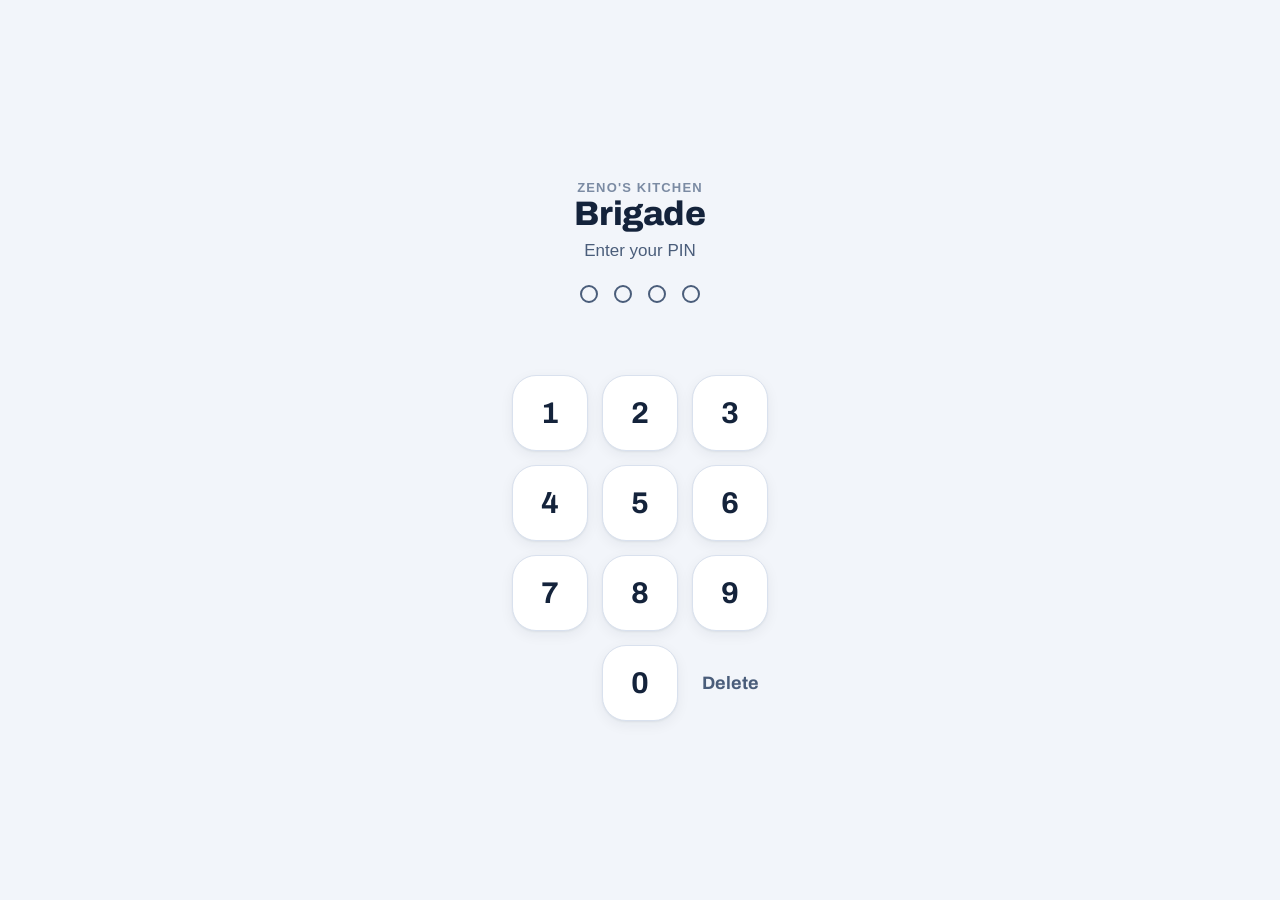
==== web/index.html @ e5563647 "R1.0 — Brigade new app reserved to Max + Pablo on the frozen V020-B base - web/: V020-B shell engine" ====
<!doctype html>
<html lang="en">
<head>
<meta charset="utf-8">
<meta name="viewport" content="width=device-width,initial-scale=1,viewport-fit=cover">
<meta name="apple-mobile-web-app-capable" content="yes">
<meta name="apple-mobile-web-app-status-bar-style" content="default">
<meta name="apple-mobile-web-app-title" content="Brigade">
<meta name="theme-color" content="#f2f5fa">
<meta name="robots" content="noindex,nofollow">
<title>Brigade</title>
<link rel="manifest" href="manifest.webmanifest">
<link rel="apple-touch-icon" href="apple-touch-icon.png">
<link rel="preconnect" href="https://fonts.googleapis.com">
<link rel="stylesheet" href="https://fonts.googleapis.com/css2?family=Archivo:wght@600;700;800&display=swap">
<link rel="stylesheet" href="styles.css">
</head>
<body>
<div id="login" hidden></div>
<div id="top">
  <div class="lab"><span><b>Brigade</b> · <span id="who"></span></span><span class="testbar" id="mode">Test mode</span></div>
  <div id="tabs" role="tablist" hidden></div>
</div>
<div id="main"></div>
<nav id="worlds"></nav>
<div id="scrim" hidden></div>
<div id="sheet" hidden></div>
<script src="config.js"></script>
<script src="api.js"></script>
<script src="app.js"></script>
<script>if ('serviceWorker' in navigator) navigator.serviceWorker.register('sw.js').catch(()=>{});</script>
</body>
</html>
---- web/styles.css ----
/* Layout: fixed shell — tab strip on top, one big scrolling column, four worlds at the thumb. */
:root{
  --bg:#f2f5fa; --surf:#ffffff; --surf2:#e8eef7; --line:#d9e1ee;
  --tx:#14233b; --tx2:#4a5d7a; --txm:#7b8ba3;
  --today:#1d4ed8; --rest:#0f766e; --cat:#7c3aed; --plan:#b45309;
  --ok:#15803d; --ok-bg:#e6f4ea; --warn:#c2410c; --warn-bg:#fdeee6;
  --shadow:0 1px 2px rgba(20,35,59,.06),0 4px 14px rgba(20,35,59,.06);
  --fd:'Archivo',-apple-system,BlinkMacSystemFont,'Helvetica Neue',Arial,sans-serif;
  --fb:-apple-system,BlinkMacSystemFont,'SF Pro Text','Helvetica Neue',Arial,sans-serif;
  --sat:env(safe-area-inset-top,0px); --sab:env(safe-area-inset-bottom,0px);
}
@media (prefers-color-scheme: dark){:root:not([data-theme="light"]){
  --bg:#0d1420; --surf:#172131; --surf2:#1f2b3e; --line:#2a3850;
  --tx:#eef2f8; --tx2:#b3c0d4; --txm:#7f8ea6;
  --today:#6d95ff; --rest:#2dd4bf; --cat:#a78bfa; --plan:#f59e0b;
  --ok:#4ade80; --ok-bg:#12301f; --warn:#fb923c; --warn-bg:#3a1f12;
  --shadow:0 1px 2px rgba(0,0,0,.3); color-scheme:dark }}
:root[data-theme="dark"]{
  --bg:#0d1420; --surf:#172131; --surf2:#1f2b3e; --line:#2a3850;
  --tx:#eef2f8; --tx2:#b3c0d4; --txm:#7f8ea6;
  --today:#6d95ff; --rest:#2dd4bf; --cat:#a78bfa; --plan:#f59e0b;
  --ok:#4ade80; --ok-bg:#12301f; --warn:#fb923c; --warn-bg:#3a1f12;
  --shadow:0 1px 2px rgba(0,0,0,.3); color-scheme:dark }
*{box-sizing:border-box}
html,body{height:100%;margin:0}
body{background:var(--bg);color:var(--tx);font-family:var(--fb);font-size:17px;line-height:1.35;-webkit-font-smoothing:antialiased;-webkit-tap-highlight-color:transparent;overscroll-behavior:none}
button{font:inherit;color:inherit;background:none;border:0;padding:0;cursor:pointer;text-align:left}
button:focus-visible{outline:3px solid var(--today);outline-offset:2px}
.num{font-variant-numeric:tabular-nums}

/* top: lab label + tabs */
#top{position:fixed;left:0;right:0;top:0;z-index:20;background:var(--bg);padding-top:var(--sat);border-bottom:1px solid var(--line)}
.lab{display:flex;justify-content:space-between;align-items:center;padding:6px 16px 0;font-size:12px;font-weight:700;letter-spacing:.08em;text-transform:uppercase;color:var(--txm)}
.lab b{color:var(--tx2)}
#tabs{display:flex;gap:8px;overflow-x:auto;padding:8px 16px 10px;scrollbar-width:none;scroll-snap-type:x proximity}
#tabs::-webkit-scrollbar{display:none}
.tab{flex:0 0 auto;display:flex;align-items:center;gap:8px;height:48px;padding:0 6px 0 14px;border-radius:14px;background:var(--surf);border:1.5px solid var(--line);font-weight:650;font-size:16px;max-width:240px;scroll-snap-align:start}
.tab .t{white-space:nowrap;overflow:hidden;text-overflow:ellipsis}
.tab .dot{width:10px;height:10px;border-radius:50%;flex:0 0 auto}
.tab.on{border-color:var(--c,var(--today));box-shadow:0 0 0 1.5px var(--c,var(--today)) inset;background:var(--surf)}
.tab.home{padding-right:14px}
.tab .x{width:36px;height:36px;border-radius:10px;display:grid;place-items:center;color:var(--txm);font-size:20px;flex:0 0 auto}
.tab .x:active{background:var(--surf2)}
.tab.plus{padding:0;width:48px;justify-content:center;font-size:26px;color:var(--tx2)}

/* main */
#main{position:fixed;left:0;right:0;overflow-y:auto;-webkit-overflow-scrolling:touch}
.page{padding:18px 16px 40px;max-width:640px;margin:0 auto;display:flex;flex-direction:column;gap:22px}

/* bottom worlds */
#worlds{position:fixed;left:0;right:0;bottom:0;z-index:20;background:var(--surf);border-top:1px solid var(--line);padding:6px 8px calc(6px + var(--sab));display:grid;grid-template-columns:1fr 1fr 1.1fr 1fr 1fr;gap:2px;align-items:end}
.w.ask{color:var(--tx)}
.w.ask .orb{width:54px;height:54px;border-radius:18px;display:grid;place-items:center;background:var(--tx);color:var(--bg);margin-top:-22px;box-shadow:0 6px 18px rgba(20,35,59,.25)}
.w.ask .orb svg{width:28px;height:28px}
.w{display:flex;flex-direction:column;align-items:center;gap:3px;padding:8px 0 6px;border-radius:14px;font-size:13px;font-weight:700;color:var(--txm)}
.w svg{width:28px;height:28px}
.w.on{color:var(--c);background:var(--surf2)}

/* type */
.eyebrow{font-size:13px;font-weight:800;letter-spacing:.09em;text-transform:uppercase;color:var(--txm)}
h1{font-family:var(--fd);font-size:34px;line-height:1.05;margin:0;font-weight:800;letter-spacing:-.01em;text-wrap:balance}
h2{font-family:var(--fd);font-size:15px;margin:0 0 10px;font-weight:800;letter-spacing:.08em;text-transform:uppercase;color:var(--txm)}
.sub{color:var(--tx2);font-size:18px;margin-top:6px}
.back{display:flex;align-items:center;gap:6px;height:44px;color:var(--c,var(--today));font-weight:700;font-size:17px;margin:-8px 0 -10px}
.back svg{width:22px;height:22px}

/* blocks */
.card{background:var(--surf);border-radius:20px;box-shadow:var(--shadow);border:1px solid var(--line)}
.list{background:var(--surf);border-radius:20px;border:1px solid var(--line);overflow:hidden}
.row{display:flex;align-items:center;gap:14px;width:100%;min-height:68px;padding:12px 16px;border-top:1px solid var(--line)}
.row:first-child{border-top:0}
.row:active,.big:active,.hero:active,.day:active{filter:brightness(.96)}
.row .main{flex:1;min-width:0}
.row .name{font-size:19px;font-weight:650}
.row .meta{font-size:15px;color:var(--tx2);margin-top:2px}
.row .qty{font-family:var(--fd);font-weight:800;font-size:24px;white-space:nowrap}
.chev{color:var(--txm);font-size:24px;flex:0 0 auto}
.check{width:44px;height:44px;border-radius:50%;border:2.5px solid var(--line);flex:0 0 auto;display:grid;place-items:center}
.check.on{background:var(--ok);border-color:var(--ok);color:#fff}
.check svg{width:22px;height:22px}
.row.done .name,.row.done .qty{color:var(--txm);text-decoration:line-through;text-decoration-thickness:2px}
.pill{display:inline-flex;align-items:center;gap:6px;font-size:14px;font-weight:700;padding:4px 10px;border-radius:999px;background:var(--surf2);color:var(--tx2);white-space:nowrap}
.pill.warn{background:var(--warn-bg);color:var(--warn)}
.pill.ok{background:var(--ok-bg);color:var(--ok)}
.pill.cat{background:color-mix(in srgb,var(--cat) 14%,transparent);color:var(--cat)}
.pill.rest{background:color-mix(in srgb,var(--rest) 14%,transparent);color:var(--rest)}

/* clean pass: color only for world, attention, done */
.ctx{color:var(--cat);font-weight:650}
.wtx{color:var(--warn);font-weight:700}
.muted{color:var(--txm)}
.dotw{width:12px;height:12px;border-radius:50%;background:var(--warn);flex:0 0 auto}
.dotc{width:12px;height:12px;border-radius:50%;background:var(--cat);flex:0 0 auto}
.dec{padding:16px;border-top:1px solid var(--line);display:flex;flex-direction:column;gap:10px}
.dec:first-child{border-top:0}
.dec .name{font-size:19px;font-weight:700}
.dec .meta{font-size:15px;color:var(--tx2)}
.dec .q{font-size:17px}
.dec .links{display:flex;gap:14px;align-items:center;flex-wrap:wrap}
.lnk{color:var(--today);font-weight:700;min-height:44px;display:inline-flex;align-items:center}
.right{font-size:15px;white-space:nowrap;flex:0 0 auto}
#tabs[hidden]{display:none}
.day{box-shadow:none}
.lab a{text-decoration:none;font-weight:700;letter-spacing:.04em}
/* combined qty split */
.split{display:flex;gap:6px;flex-wrap:wrap;margin-top:6px}
.bar{display:flex;height:6px;border-radius:3px;overflow:hidden;margin-top:8px;background:var(--surf2)}
.bar i{display:block}

/* hero */
.hero{display:block;width:100%;padding:20px;border-radius:24px;background:var(--c);color:#fff;box-shadow:var(--shadow)}
.hero .k{font-size:14px;font-weight:800;letter-spacing:.09em;text-transform:uppercase;opacity:.85}
.hero .t{font-family:var(--fd);font-weight:800;font-size:30px;line-height:1.1;margin-top:6px}
.hero .m{font-size:18px;margin-top:6px;opacity:.95}
.hero .go{display:flex;justify-content:space-between;align-items:center;margin-top:16px;padding-top:14px;border-top:1px solid rgba(255,255,255,.3);font-weight:700;font-size:18px}
.hero .chips{display:flex;gap:8px;flex-wrap:wrap;margin-top:12px}
.hero .chips span{background:rgba(255,255,255,.2);padding:5px 12px;border-radius:999px;font-weight:700;font-size:15px}

/* big tiles */
.grid{display:grid;grid-template-columns:1fr 1fr;gap:12px}
.big{display:flex;flex-direction:column;justify-content:space-between;gap:18px;min-height:132px;padding:18px;border-radius:22px;background:var(--surf);border:1px solid var(--line);box-shadow:var(--shadow)}
.big .lbl{font-family:var(--fd);font-weight:800;font-size:23px;line-height:1.1}
.big .val{font-size:16px;color:var(--tx2)}
.big .val b{color:var(--tx);font-size:20px}
.big.alert .val b{color:var(--warn)}
.big svg{width:30px;height:30px;color:var(--c)}

/* segmented */
.seg{display:flex;gap:6px;background:var(--surf2);padding:5px;border-radius:16px;overflow-x:auto;scrollbar-width:none}
.seg button{flex:1 0 auto;height:46px;border-radius:12px;font-weight:700;font-size:16px;text-align:center;padding:0 12px;color:var(--tx2)}
.seg button.on{background:var(--surf);color:var(--tx);box-shadow:var(--shadow)}

/* ring */
.ring{display:flex;align-items:center;gap:16px;padding:16px}
.ring svg{width:68px;height:68px;flex:0 0 auto}
.ring .big1{font-family:var(--fd);font-weight:800;font-size:26px}

/* note / banner */
.note{padding:14px 16px;border-radius:16px;background:var(--surf2);color:var(--tx2);font-size:16px}
.banner{display:flex;align-items:center;gap:12px;padding:14px 16px;border-radius:18px;background:color-mix(in srgb,var(--c) 12%,var(--surf));border:1.5px solid color-mix(in srgb,var(--c) 40%,transparent)}
.banner .main{flex:1;min-width:0}
.banner b{font-size:18px}
.btn{display:inline-flex;align-items:center;justify-content:center;min-height:48px;padding:0 18px;border-radius:14px;font-weight:750;font-size:16px;background:var(--c,var(--today));color:#fff;text-align:center}
.btn.ghost{background:var(--surf);color:var(--c,var(--today));border:1.5px solid currentColor}
.fix{display:flex;flex-direction:column;gap:12px;padding:16px;border-radius:18px;background:var(--warn-bg);color:var(--tx)}
.fix .h{font-weight:800;color:var(--warn);font-size:17px}

/* planner */
.week{display:flex;flex-direction:column;gap:10px}
.day{display:flex;gap:16px;align-items:stretch;width:100%;padding:14px 16px;border-radius:20px;background:var(--surf);border:1px solid var(--line);box-shadow:var(--shadow)}
.day .d{width:58px;flex:0 0 auto;text-align:center}
.day .d .dn{font-size:14px;font-weight:800;letter-spacing:.08em;text-transform:uppercase;color:var(--txm)}
.day .d .dd{font-family:var(--fd);font-weight:800;font-size:38px;line-height:1}
.day .body{flex:1;min-width:0;display:flex;flex-direction:column;gap:6px;justify-content:center}
.day .ev{font-weight:750;font-size:18px;color:var(--cat)}
.day .sum{font-size:15px;color:var(--tx2)}
.day.today{border:2.5px solid var(--plan)}
.day.today .dd,.day.today .dn{color:var(--plan)}
.day.past{opacity:.5}
.day.closed .sum{font-style:italic}
.wk{display:flex;justify-content:space-between;align-items:center}
.wk button{height:44px;padding:0 14px;border-radius:12px;background:var(--surf);border:1px solid var(--line);font-weight:700;color:var(--plan)}

/* ingredients/steps */
.ing{display:flex;justify-content:space-between;gap:12px;padding:14px 16px;border-top:1px solid var(--line);font-size:18px}
.ing:first-child{border-top:0}
.ing b{font-family:var(--fd);font-size:20px;white-space:nowrap}
.step{display:flex;gap:14px;padding:14px 16px;border-top:1px solid var(--line);font-size:18px}
.step:first-child{border-top:0}
.step .n{font-family:var(--fd);font-weight:800;font-size:20px;color:var(--c);width:24px;flex:0 0 auto}
.qbtns{display:flex;gap:8px;flex-wrap:wrap}
.qbtns button{min-height:52px;padding:6px 14px;border-radius:14px;background:var(--surf);border:1.5px solid var(--line);font-weight:700;font-size:15px;text-align:center;line-height:1.15}
.qbtns button b{display:block;font-family:var(--fd);font-size:19px}
.qbtns button.on{border-color:var(--c);color:var(--c);box-shadow:0 0 0 1.5px var(--c) inset}

/* sheet */
#scrim{position:fixed;inset:0;background:rgba(10,18,30,.45);z-index:40}
#sheet{position:fixed;left:0;right:0;bottom:0;z-index:41;background:var(--bg);border-radius:24px 24px 0 0;max-height:82%;overflow-y:auto;padding:10px 16px calc(24px + var(--sab))}
#sheet .grab{width:44px;height:5px;border-radius:3px;background:var(--line);margin:4px auto 14px}
#sheet .page{padding:0}
@media (prefers-reduced-motion:no-preference){#sheet{animation:up .22s ease-out}@keyframes up{from{transform:translateY(40px);opacity:.6}}}
.toast{position:fixed;left:16px;right:16px;z-index:50;background:var(--tx);color:var(--bg);padding:10px 10px 10px 18px;border-radius:16px;font-weight:700;font-size:16px;display:flex;align-items:center;gap:12px;min-height:56px;max-width:560px;margin:0 auto}
.toast span{flex:1;min-width:0}
.toast button{color:var(--bg);border:1.5px solid currentColor;border-radius:12px;padding:0 16px;height:44px;font-weight:800}
/* narrative today */
.greet h1{font-size:36px}
.brief{font-size:20px;line-height:1.4;color:var(--tx2);margin-top:10px;text-wrap:pretty}
.brief b{color:var(--tx)}
.chap{display:flex;align-items:baseline;justify-content:space-between;gap:10px;margin:0 0 10px}
.chap h2{margin:0}
.chap span{font-size:15px;color:var(--txm);font-weight:600}
.row.donebg{background:var(--ok-bg)}
.defer{padding:16px;border-radius:20px;background:var(--surf2);display:flex;flex-direction:column;gap:12px}
.defer .name{font-size:19px;font-weight:700}
.defer p{margin:0;color:var(--tx2);font-size:16px}
.decide{display:flex;align-items:center;gap:14px;width:100%;padding:16px;border-radius:20px;background:var(--warn-bg);border:1px solid color-mix(in srgb,var(--warn) 25%,transparent)}
.decide .main{flex:1;min-width:0}
.decide .name{font-size:19px;font-weight:700}
.decide .meta{font-size:15px;color:var(--tx2)}
.feed{display:flex;flex-direction:column}
.feed div{display:flex;gap:14px;padding:9px 2px;font-size:16px;color:var(--tx2);border-top:1px solid var(--line)}
.feed div:first-child{border-top:0}
.feed time{font-variant-numeric:tabular-nums;color:var(--txm);width:46px;flex:0 0 auto;font-weight:600}
.feed .later{color:var(--txm);font-style:italic}
.feed .mine{color:var(--tx);font-weight:600}
/* ask */
.askin{width:100%;height:58px;border-radius:16px;border:2px solid var(--line);background:var(--surf);color:var(--tx);font:inherit;font-size:19px;padding:0 16px}
.askin:focus{outline:none;border-color:var(--today)}
.chips{display:flex;flex-direction:column;gap:8px}
.chips button{min-height:52px;padding:10px 16px;border-radius:14px;background:var(--surf);border:1px solid var(--line);font-size:17px;font-weight:600;color:var(--tx)}
.chips button i{font-style:normal;color:var(--txm);font-weight:500;font-size:14px;display:block}
.preview{padding:18px;border-radius:20px;background:var(--surf);border:2px solid var(--today);display:flex;flex-direction:column;gap:12px}
.preview .k{font-size:13px;font-weight:800;letter-spacing:.09em;text-transform:uppercase;color:var(--today)}
.preview .t{font-family:var(--fd);font-weight:800;font-size:26px;line-height:1.1}
.preview .acts{display:flex;gap:10px}
.preview .acts .btn{flex:1}
.answer{padding:18px;border-radius:20px;background:var(--surf);border:1px solid var(--line);font-size:18px;line-height:1.45;display:flex;flex-direction:column;gap:12px}
.why{color:var(--today);font-weight:700;font-size:16px;min-height:44px;display:inline-flex;align-items:center}

/* PWA additions */
.lab{gap:10px}
.live{display:inline-flex;align-items:center;gap:6px;text-transform:none;letter-spacing:0;font-weight:700;font-size:12px;color:var(--tx2);min-height:32px}
.live i{width:8px;height:8px;border-radius:50%;background:var(--ok);display:inline-block}
.live.stale i{background:var(--warn)} .live.stale{color:var(--warn)}
.search{width:100%;height:52px;border-radius:14px;border:1.5px solid var(--line);background:var(--surf);color:var(--tx);font:inherit;font-size:18px;padding:0 14px}
.search:focus{outline:none;border-color:var(--today)}
.facts{display:flex;flex-wrap:wrap;gap:8px 18px;color:var(--tx2);font-size:16px}
.facts b{color:var(--tx)}
.pre{white-space:pre-wrap;font-size:17px;line-height:1.5;padding:16px}
.skel{color:var(--txm);padding:24px 0;text-align:center}
.err{padding:16px;border-radius:16px;background:var(--warn-bg);color:var(--tx)}
.big.off{opacity:.55}
.more{font-weight:700;color:var(--today);padding:14px 16px;width:100%;text-align:center;border-top:1px solid var(--line)}

/* decisions: severity has meaning — red blocks, amber reviews, grey informs, green is done */
:root{--red:#c62828}
@media (prefers-color-scheme: dark){:root:not([data-theme="light"]){--red:#f87171}}
:root[data-theme="dark"]{--red:#f87171}
.sev{width:12px;height:12px;border-radius:50%;margin-top:7px;flex:0 0 auto;background:var(--txm)}
.sev.red{background:var(--red)} .sev.amber{background:var(--warn)} .sev.green{background:var(--ok)}
.dec .top{display:flex;gap:12px;align-items:flex-start}
.dec .lines{margin:0;padding-left:20px;font-size:17px;display:flex;flex-direction:column;gap:4px}
.dec .links .btn{min-height:46px}
.dotr{width:12px;height:12px;border-radius:50%;background:var(--red);flex:0 0 auto}
.fixbox{display:flex;flex-direction:column;gap:8px;padding:16px;border-radius:18px;background:var(--warn-bg);border:2px solid var(--warn)}
.fixbox.red{border-color:var(--red)}
.fixbox .h{font-weight:800;font-size:18px}
.hl{outline:3px solid var(--warn);outline-offset:6px;border-radius:14px}

/* ===== Brigade app R1 additions (same tokens as V020-B) ===== */
#login{position:fixed;inset:0;z-index:60;background:var(--bg);display:flex;flex-direction:column;align-items:center;justify-content:center;gap:22px;padding:calc(24px + var(--sat)) 16px calc(24px + var(--sab))}
#login[hidden]{display:none}
#login h1{text-align:center}
#login .sub{color:var(--tx2);text-align:center;font-size:17px}
.dots{display:flex;gap:16px;height:22px}
.dots i{width:18px;height:18px;border-radius:50%;border:2px solid var(--tx2)}
.dots i.on{background:var(--tx);border-color:var(--tx)}
.dots.shake{animation:shake .35s}
@keyframes shake{0%,100%{transform:none}25%{transform:translateX(-8px)}75%{transform:translateX(8px)}}
.pad{display:grid;grid-template-columns:repeat(3,76px);gap:14px}
.pad button{height:76px;border-radius:24px;background:var(--surf);border:1px solid var(--line);font-family:var(--fd);font-size:30px;font-weight:700;text-align:center;box-shadow:var(--shadow)}
.pad button:active{filter:brightness(.92)}
.pad .k0{grid-column:2}
.pad .del{background:none;border:0;box-shadow:none;font-size:18px;color:var(--tx2)}
.loginerr{min-height:24px;color:var(--warn);font-weight:700}
.acts{display:flex;gap:10px;flex-wrap:wrap}
.acts .btn{flex:1 1 0;min-height:56px;font-size:18px}
.btn.ok{background:var(--ok)}
.btn[disabled]{opacity:.5}
.qtyin{display:flex;gap:10px;align-items:center}
.qtyin input{flex:1;min-width:0;height:64px;border-radius:16px;border:1.5px solid var(--line);background:var(--surf);color:var(--tx);font-family:var(--fd);font-size:32px;font-weight:800;padding:0 16px}
.qtyin input:focus{outline:none;border-color:var(--c,var(--today))}
textarea.search{height:auto;min-height:120px;padding:12px 14px;resize:vertical}
.msg{padding:14px 16px;border-top:1px solid var(--line);display:flex;gap:12px;align-items:flex-start;width:100%}
.msg:first-child{border-top:0}
.msg .main{flex:1;min-width:0}
.msg .who{font-size:14px;font-weight:700;color:var(--txm)}
.msg .txt{font-size:18px;margin-top:2px;white-space:pre-wrap}
.msg.unread .txt{font-weight:650}
.testbar{font-size:12px;font-weight:800;letter-spacing:.06em;text-transform:uppercase;color:var(--warn)}
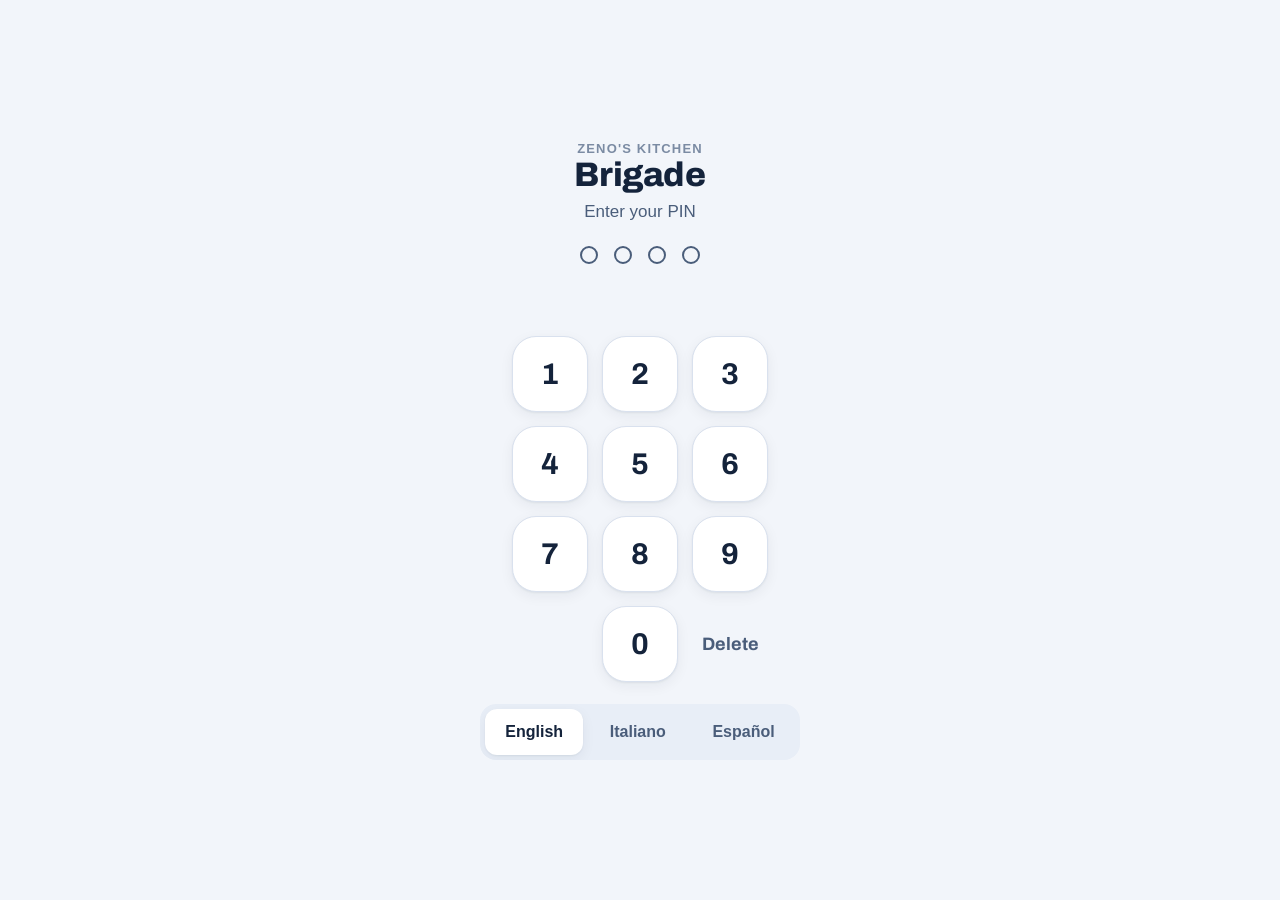
==== commit 9a89714a: "R1.1 — Max recipe card restored (BR-UI02: amount field + slider, PREP | COST | STRUCTURE), three lan" ====
--- a/web/index.html
+++ b/web/index.html
@@ -26,7 +26,9 @@
 <div id="scrim" hidden></div>
 <div id="sheet" hidden></div>
 <script src="config.js"></script>
+<script src="i18n.js"></script>
 <script src="api.js"></script>
+<script src="recipe.js"></script>
 <script src="app.js"></script>
 <script>if ('serviceWorker' in navigator) navigator.serviceWorker.register('sw.js').catch(()=>{});</script>
 </body>
--- a/web/styles.css
+++ b/web/styles.css
@@ -279,3 +279,46 @@
 .msg .txt{font-size:18px;margin-top:2px;white-space:pre-wrap}
 .msg.unread .txt{font-weight:650}
 .testbar{font-size:12px;font-weight:800;letter-spacing:.06em;text-transform:uppercase;color:var(--warn)}
+
+/* ===== Recipe card (BR-UI02 layout) in the V020-B theme: same tokens, same font ===== */
+.rc-sticky{position:sticky;top:-18px;z-index:5;background:var(--bg);margin:0 -16px;padding:10px 16px;display:flex;flex-direction:column;gap:10px;border-bottom:1px solid var(--line)}
+.rc-amt{background:var(--surf);border:1px solid var(--line);border-radius:16px;padding:6px 12px}
+.rc-row{display:flex;align-items:center;gap:12px}
+.rc-row label{display:flex;flex-direction:column;line-height:1.15;flex:none;min-width:78px}
+.rc-row label b{font-size:16px}
+.rc-row label small{font-size:13px;color:var(--tx2);white-space:nowrap}
+#rcAmount{width:92px;height:52px;flex:none;border-radius:14px;border:2px solid var(--c,var(--rest));background:var(--surf);color:var(--tx);text-align:center;font-family:var(--fd);font-weight:800;font-size:22px;font-variant-numeric:tabular-nums}
+#rcRange{flex:1;min-width:0;accent-color:var(--c,var(--rest));height:44px;margin:0}
+.rc-over{font-size:14px;color:var(--warn);padding:2px 0 6px}
+.rc-seg button{font-size:15px;letter-spacing:.05em}
+.rc-body{display:flex;flex-direction:column;gap:22px}
+.rc-it{align-items:flex-start;text-align:left;width:100%}
+.rc-it .rc-grow{flex:1;min-width:0;overflow-wrap:anywhere}
+.rc-it small{display:block;font-size:14px;font-weight:400;color:var(--tx2);font-family:var(--fb)}
+.rc-it small.warn{color:var(--warn)} .rc-it small.bad{color:var(--warn);font-weight:600}
+.rc-it b{text-align:right}
+.rc-it b.unk{color:var(--warn);font-size:16px} .rc-it b.est{color:var(--warn)}
+.rc-it .chev{align-self:center}
+.rc-badge{display:inline-block;font-size:12px;font-weight:700;padding:2px 8px;border-radius:999px;background:var(--surf2);color:var(--tx2);margin-left:8px;vertical-align:2px;white-space:nowrap;font-family:var(--fb)}
+.rc-badge.a{background:var(--ok-bg);color:var(--ok)} .rc-badge.b,.rc-badge.c{background:var(--warn-bg);color:var(--warn)} .rc-badge.x{background:var(--warn-bg);color:var(--warn)}
+.rc-sechead{font-size:13px;letter-spacing:.07em;text-transform:uppercase;color:var(--txm);font-weight:800;padding:12px 16px 4px;border-top:1px solid var(--line)}
+.rc-empty{padding:16px;color:var(--tx2)}
+.rc-proc{padding:14px 16px;white-space:pre-wrap;overflow-wrap:anywhere;font-size:17px}
+.rc-small{font-size:15px}
+.rc-state{border-radius:20px;padding:16px;display:flex;flex-direction:column;gap:12px;border:1px solid var(--line);background:var(--surf)}
+.rc-state.ok{background:var(--ok-bg);border-color:var(--ok)} .rc-state.est,.rc-state.bad{background:var(--warn-bg);border-color:var(--warn)}
+.rc-lbl{font-weight:800;font-size:17px}
+.rc-state.ok .rc-lbl{color:var(--ok)} .rc-state.est .rc-lbl,.rc-state.bad .rc-lbl{color:var(--warn)}
+.rc-why{font-size:15px;color:var(--tx)}
+.rc-money{display:grid;grid-template-columns:1fr 1fr;gap:10px}
+.rc-money div{background:var(--surf);border-radius:14px;padding:12px;min-width:0}
+.rc-money span{display:block;font-size:13px;color:var(--tx2)}
+.rc-money b{font-family:var(--fd);font-size:24px;overflow-wrap:anywhere}
+.rc-money b.unk{font-family:var(--fb);font-size:15px;color:var(--tx2);font-weight:600}
+.rc-src{font-size:14px;color:var(--tx2)}
+.rc-issue{display:grid;grid-template-columns:auto 1fr;gap:12px;align-items:start;padding:14px 16px;border-top:1px solid var(--line)}
+.rc-issue:first-child{border-top:0}
+.rc-ic{width:26px;height:26px;border-radius:50%;background:var(--warn);color:var(--surf);display:grid;place-items:center;font-weight:800;font-size:15px}
+.rc-ic.w{background:var(--txm)}
+.rc-issue b{display:block;font-size:16px}
+.rc-issue span{display:block;font-size:14px;color:var(--tx2);overflow-wrap:anywhere}
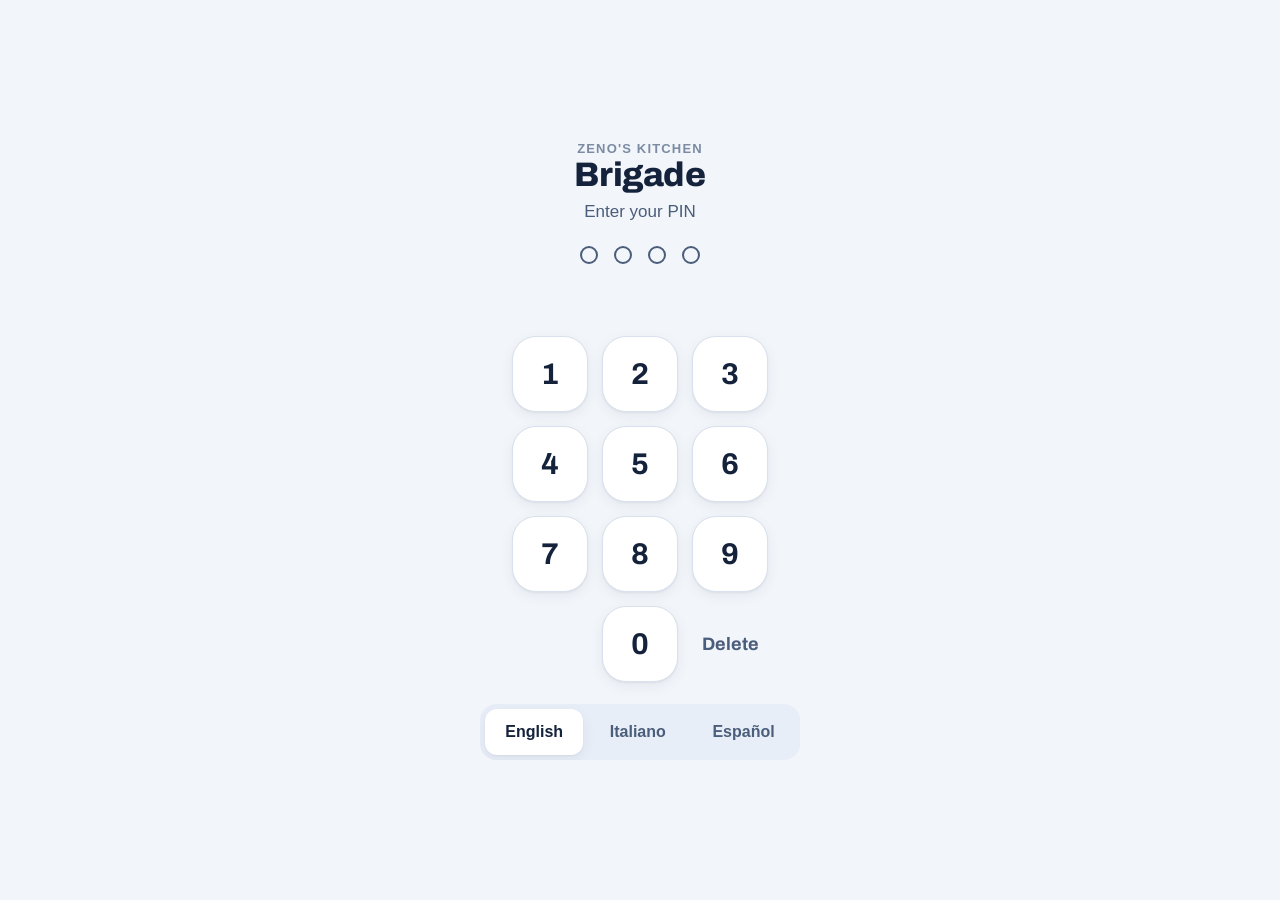
==== commit 7cb4172c: "B-86 LAB (NON pubblicato) — Service Monitor: pagina MONITORS (3 monitor ON/OFF) + Monitor 3 camerier" ====
--- a/web/index.html
+++ b/web/index.html
@@ -12,13 +12,13 @@
 <link rel="manifest" href="manifest.webmanifest">
 <link rel="apple-touch-icon" href="apple-touch-icon.png">
 <link rel="preconnect" href="https://fonts.googleapis.com">
-<link rel="stylesheet" href="https://fonts.googleapis.com/css2?family=Archivo:wght@600;700;800&display=swap">
+<link rel="stylesheet" href="https://fonts.googleapis.com/css2?family=Archivo:wght@600;700;800&family=Newsreader:opsz,wght@6..72,600&display=swap">
 <link rel="stylesheet" href="styles.css">
 </head>
 <body>
 <div id="login" hidden></div>
 <div id="top">
-  <div class="lab"><span><b>Brigade</b> · <span id="who"></span></span><span class="testbar" id="mode">Test mode</span></div>
+  <div class="lab"><span class="who"><span class="brand"><b>Brigade</b> · </span><span id="who"></span></span><span class="acct"><button class="swbtn" id="switch" data-a="switchUser" hidden></button><span class="testbar" id="mode"></span></span></div>
   <div id="tabs" role="tablist" hidden></div>
 </div>
 <div id="main"></div>
@@ -29,6 +29,13 @@
 <script src="i18n.js"></script>
 <script src="api.js"></script>
 <script src="recipe.js"></script>
+<script src="mre_i18n.js"></script>
+<script type="module">import * as MRE from './mre_engine.js'; window.MRE = MRE; window.dispatchEvent(new Event('app-data'));</script>
+<script src="mre.js"></script>
+<script src="office.js"></script>
+<script src="kitchen.js"></script>
+<script src="checklist.js"></script>
+<script src="service_board.js"></script>
 <script src="app.js"></script>
 <script>if ('serviceWorker' in navigator) navigator.serviceWorker.register('sw.js').catch(()=>{});</script>
 </body>
--- a/web/styles.css
+++ b/web/styles.css
@@ -3,7 +3,7 @@
 :root{
   --bg:#f2f5fa; --surf:#ffffff; --surf2:#e8eef7; --line:#d9e1ee;
   --tx:#14233b; --tx2:#4a5d7a; --txm:#7b8ba3;
-  --today:#1d4ed8; --rest:#0f766e; --cat:#7c3aed; --plan:#b45309;
+  --today:#1d4ed8; --rest:#0f766e; --cat:#7c3aed; --plan:#b45309; --office:#475569;
   --ok:#15803d; --ok-bg:#e6f4ea; --warn:#c2410c; --warn-bg:#fdeee6;
   --shadow:0 1px 2px rgba(20,35,59,.06),0 4px 14px rgba(20,35,59,.06);
   --fd:'Archivo',-apple-system,BlinkMacSystemFont,'Helvetica Neue',Arial,sans-serif;
@@ -13,13 +13,13 @@
 @media (prefers-color-scheme: dark){:root:not([data-theme="light"]){
   --bg:#0d1420; --surf:#172131; --surf2:#1f2b3e; --line:#2a3850;
   --tx:#eef2f8; --tx2:#b3c0d4; --txm:#7f8ea6;
-  --today:#6d95ff; --rest:#2dd4bf; --cat:#a78bfa; --plan:#f59e0b;
+  --today:#6d95ff; --rest:#2dd4bf; --cat:#a78bfa; --plan:#f59e0b; --office:#cbd5e1;
   --ok:#4ade80; --ok-bg:#12301f; --warn:#fb923c; --warn-bg:#3a1f12;
   --shadow:0 1px 2px rgba(0,0,0,.3); color-scheme:dark }}
 :root[data-theme="dark"]{
   --bg:#0d1420; --surf:#172131; --surf2:#1f2b3e; --line:#2a3850;
   --tx:#eef2f8; --tx2:#b3c0d4; --txm:#7f8ea6;
-  --today:#6d95ff; --rest:#2dd4bf; --cat:#a78bfa; --plan:#f59e0b;
+  --today:#6d95ff; --rest:#2dd4bf; --cat:#a78bfa; --plan:#f59e0b; --office:#cbd5e1;
   --ok:#4ade80; --ok-bg:#12301f; --warn:#fb923c; --warn-bg:#3a1f12;
   --shadow:0 1px 2px rgba(0,0,0,.3); color-scheme:dark }
 *{box-sizing:border-box}
@@ -278,7 +278,8 @@
 .msg .who{font-size:14px;font-weight:700;color:var(--txm)}
 .msg .txt{font-size:18px;margin-top:2px;white-space:pre-wrap}
 .msg.unread .txt{font-weight:650}
-.testbar{font-size:12px;font-weight:800;letter-spacing:.06em;text-transform:uppercase;color:var(--warn)}
+.testbar{font-size:12px;font-weight:600;letter-spacing:0;text-transform:none;color:var(--txm);display:inline-flex;align-items:center;gap:5px}
+.testbar::before{content:"";width:6px;height:6px;border-radius:50%;background:var(--warn);opacity:.8}   /* R1.14: one discreet test-mode mark */
 
 /* ===== Recipe card (BR-UI02 layout) in the V020-B theme: same tokens, same font ===== */
 .rc-sticky{position:sticky;top:-18px;z-index:5;background:var(--bg);margin:0 -16px;padding:10px 16px;display:flex;flex-direction:column;gap:10px;border-bottom:1px solid var(--line)}
@@ -322,3 +323,252 @@
 .rc-ic.w{background:var(--txm)}
 .rc-issue b{display:block;font-size:16px}
 .rc-issue span{display:block;font-size:14px;color:var(--tx2);overflow-wrap:anywhere}
+
+/* ============ Master Recipe Engine screen (B-49) — prototype 2: a recipe, not a form ============ */
+.page.mr-page{max-width:1180px}
+@media (min-width:700px){.page.mr-page{padding-left:32px;padding-right:32px}}
+.mr{display:grid;gap:22px;container-type:inline-size;padding-bottom:12px}
+.mr-head{display:grid;gap:6px}
+.mr-row1{display:flex;justify-content:space-between;align-items:baseline;gap:12px}
+.mr-cat{font-size:14px;color:var(--txm)}
+.mr-link{font:600 15px var(--fb);color:var(--tx2);white-space:nowrap}
+.mr-link.acc{color:var(--rest)}
+.mr-title{font-family:"Newsreader",Georgia,"Times New Roman",serif;font-weight:600;font-size:32px;line-height:1.08;margin:0;text-wrap:balance;text-transform:none;letter-spacing:0}
+.mr-yield{font-size:18px;color:var(--tx2);line-height:1.6}
+.mr-yield b{color:var(--tx)}
+.mr-scaled,.mr-meta{font-size:15px;color:var(--txm)}
+.mr-editbar{font-size:14px;color:var(--rest);font-weight:600}
+b.mq{font-weight:700;white-space:nowrap;font-variant-numeric:tabular-nums;cursor:text;color:var(--tx)}
+b.mq .n{outline:none}
+b.mq .n[contenteditable="true"]{color:var(--rest);box-shadow:inset 0 -2px 0 var(--rest);caret-color:var(--rest)}
+.mr-sec{display:flex;justify-content:space-between;align-items:baseline;font:700 13px var(--fd);letter-spacing:.12em;text-transform:uppercase;color:var(--txm);margin-bottom:4px}
+.mr-sec .mr-link{font-size:14px;letter-spacing:0;text-transform:none}
+.mr-ings{list-style:none;margin:0;padding:0}
+.mr-ings li{display:flex;justify-content:space-between;align-items:baseline;gap:16px;padding:7px 0;font-size:19px}
+.mr-nm{min-width:0}
+.mr-note{display:block;font-size:13px;color:var(--txm)}
+.mr-sub{font:inherit;color:inherit;text-align:left}
+.mr-sub:hover{text-decoration:underline}
+.mr-bad{color:var(--warn)}
+.mr-muted{color:var(--txm);font-size:15px}
+.mr-steps{margin:0;padding:0;list-style:none;display:grid;gap:26px;counter-reset:s}
+.mr-steps li{counter-increment:s;display:grid;grid-template-columns:28px minmax(0,1fr);gap:8px;font-size:19px;line-height:1.55}
+.mr-steps li::before{content:counter(s);font-family:"Newsreader",Georgia,serif;font-size:20px;color:var(--txm);line-height:1.5}
+.mr-steps p{margin:0;overflow-wrap:break-word}
+.mr-edit .mr-steps li{grid-template-columns:28px minmax(0,1fr)}
+.mr-edit .mr-steps li > .mr-link{grid-column:2;justify-self:start;font-size:13px}
+.mr-txt{outline:none;box-shadow:inset 0 -1px 0 var(--line);min-width:2em;display:inline-block}
+.mr-txt:focus{box-shadow:inset 0 -2px 0 var(--rest)}
+.mr-steps p.mr-txt{display:block}
+.mr-tok{font-weight:700;white-space:nowrap;color:var(--rest)}
+.mr-sel{font:500 14px var(--fb);color:var(--tx);background:transparent;border:0;border-bottom:1px solid var(--line);padding:2px 0}
+.mr-eline{align-items:flex-start!important}
+.mr-eq{display:flex;gap:6px;align-items:baseline}
+.mr-input,.mr-area{width:100%;font:400 17px var(--fb);color:var(--tx);background:transparent;border:0;border-bottom:1px solid var(--line);padding:8px 0;outline:none;resize:vertical}
+.mr-input:focus,.mr-area:focus{border-bottom:2px solid var(--rest)}
+.mr-add{display:grid;gap:6px;margin-top:6px;font-size:15px}
+.mr-prod{display:grid;gap:10px;font-size:18px;margin-top:26px}
+.mr-acts{display:flex;gap:22px;flex-wrap:wrap;align-items:center}
+.mr-between{justify-content:space-between}
+.mr-ask{display:grid;gap:6px}
+.mr-done{color:var(--txm);font-size:16px}
+.mr-more{display:flex;gap:18px;flex-wrap:wrap;padding-top:14px;border-top:1px solid var(--line)}
+.mr-panel{display:grid;gap:4px;font-size:16px}
+.mr-kv{display:flex;justify-content:space-between;gap:12px;padding:6px 0;border-bottom:1px solid var(--line)}
+.mr-kv span:last-child{text-align:right}
+.mr-sim{font:700 13px var(--fd);letter-spacing:.08em;text-transform:uppercase;color:var(--txm);margin:14px 0 2px}
+.mr-sugrow{display:grid;gap:4px;padding:8px 0;border-bottom:1px solid var(--line)}
+.mr-foot{position:sticky;bottom:0;background:var(--bg);border-top:1px solid var(--line);padding:12px 0;display:grid;gap:8px}
+.mr-pub{background:var(--tx);color:var(--bg);font:700 16px var(--fb);padding:10px 18px;border-radius:10px}
+.mr-pub[disabled]{opacity:.45;cursor:not-allowed}
+.mr-cols{display:grid;gap:26px}
+@container (min-width:680px){
+  .mr-title{font-size:42px}
+  .mr-cols{grid-template-columns:minmax(240px,1fr) minmax(0,1.5fr);gap:48px;align-items:start}
+  .mr-left{position:sticky;top:12px}
+}
+@container (min-width:1050px){
+  .mr{max-width:1120px;margin:0 auto}
+  .mr-title{font-size:52px}
+  .mr-cols{grid-template-columns:340px minmax(0,1fr);gap:72px}
+}
+
+/* B-25 · Ufficio world (Chef: 5 worlds + Find) and the always-visible account switch */
+#worlds.six{grid-template-columns:1fr 1fr 1.1fr 1fr 1fr 1fr;padding-left:4px;padding-right:4px}
+#worlds.six .w{font-size:12px}
+.lab .who{min-width:0;overflow:hidden;text-overflow:ellipsis;white-space:nowrap}
+.lab .acct{display:flex;align-items:center;gap:10px;flex:0 0 auto}
+.swbtn{font:inherit;font-size:12px;font-weight:800;letter-spacing:.04em;text-transform:uppercase;color:var(--today);min-height:36px;padding:4px 12px;border:1px solid var(--line);border-radius:999px;background:var(--surf)}
+.alerts .row .main .meta{color:var(--tx2)}
+.lab #who{text-transform:none;letter-spacing:0;font-size:15px;font-weight:800;color:var(--tx)}
+@media (max-width:430px){.lab .brand{display:none}}   /* phone: the name of who is signed in always fits */
+.rc-headrow{display:flex;justify-content:space-between;align-items:center;gap:12px}
+.rc-headrow .mr-link{font-size:15px;text-transform:none;letter-spacing:0}
+.rc-photo{display:block;width:100%;max-height:360px;object-fit:cover;border-radius:16px}
+.mr-isol{font-size:13px;margin:4px 0 6px}
+.hltag{display:flex;justify-content:space-between;align-items:center;gap:10px;flex-wrap:wrap;margin:0 0 10px;padding:8px 12px;border-radius:12px;background:var(--warn-bg);color:var(--warn);font-weight:800;font-size:15px}
+/* Knowledge Engine (B-51): every value says Verified / Estimated / Missing */
+.kn{display:inline-block;margin-left:8px;padding:2px 8px;border-radius:999px;font-size:12px;font-weight:700;letter-spacing:.02em;vertical-align:middle;white-space:nowrap}
+.kn.v{background:var(--ok-bg);color:var(--ok)} .kn.e{background:var(--warn-bg);color:var(--warn)} .kn.m{background:color-mix(in srgb,var(--txm) 16%,transparent);color:var(--tx2)}
+.kvr .right{display:flex;align-items:center;gap:4px;text-align:right;flex-wrap:wrap;justify-content:flex-end;max-width:55%}
+.kvr .kvcol{flex-direction:column;align-items:flex-end;gap:4px}
+.kvr .main{min-width:0}
+.kvstack .main{width:100%} .kvvals{display:flex;flex-wrap:wrap;gap:6px 16px;margin:6px 0 2px;font-size:16px}
+.knw{color:var(--warn);font-weight:600}
+.kvr{flex-wrap:wrap}
+@media (max-width:640px){ .kvr .right{max-width:none;flex-basis:100%;justify-content:flex-start;text-align:left;margin-top:4px} .kvr .kvcol{align-items:flex-start} .kvr .chev{display:none} }
+/* Knowledge card, compact (R1.9): the 7 facts first, everything else folded */
+.kn.c{background:color-mix(in srgb,var(--today) 14%,transparent);color:var(--today)}
+.ksum{display:flex;flex-direction:column;background:var(--surf);border:1px solid var(--line);border-radius:18px;padding:4px 16px}
+.ksum-row{display:grid;grid-template-columns:minmax(110px,38%) 1fr;gap:4px 12px;padding:11px 0;border-bottom:1px solid var(--line);align-items:baseline}
+.ksum-row:last-child{border-bottom:0}
+.ksum-row .k{color:var(--tx2);font-size:15px;font-weight:600}
+.ksum-row .v{font-size:17px;min-width:0}
+@media (max-width:420px){.ksum-row{grid-template-columns:1fr}.ksum-row .k{font-size:13px;text-transform:uppercase;letter-spacing:.05em}}
+details.kfold{margin-top:4px}
+details.kfold>summary{list-style:none;cursor:pointer;display:flex;justify-content:space-between;align-items:center;gap:10px;padding:14px 4px;font-weight:700;font-size:17px;color:var(--tx)}
+details.kfold>summary::-webkit-details-marker{display:none}
+details.kfold>summary::after{content:'›';font-size:22px;color:var(--txm);transform:rotate(90deg);transition:transform .15s}
+details.kfold:not([open])>summary::after{transform:none}
+details.kfold>summary>.muted{margin-left:auto;font-weight:600;font-size:15px}
+/* Recipe screen / editor (R1.9): names you can tap, food cost at a glance, Advanced hidden by default */
+.mr-ingl{color:inherit;text-decoration:underline;text-decoration-color:color-mix(in srgb,var(--rest) 45%,transparent);text-underline-offset:3px}
+.mr-sub{color:var(--rest)}
+.mr-fc{margin-top:6px;font-size:16px}
+.mr-kind{font-size:13px}
+.mr-adv{display:block}
+.mr-advnote{font-size:14px;margin:4px 0 8px}
+.mr-eline .mr-nm{flex:1 1 auto;min-width:0}.mr-eline .mr-eq{flex:0 0 auto}
+@media (max-width:640px){.mr-eline{gap:8px!important}.mr-eq .mr-sel{max-width:96px}}
+.mr-x{margin-left:6px;width:32px;height:32px;border-radius:50%;color:var(--txm);font-size:20px;line-height:1;flex:0 0 auto}
+.mr-x:hover,.mr-x:focus-visible{color:var(--red,#dc2626);background:var(--surf2)}
+.mr-eq{display:inline-flex;align-items:center;gap:6px}
+@media (max-width:640px){.mr-kind{display:none}}
+/* Smart Station Checklist (B-51 phase 1, simulation) */
+.sc-list{display:flex;flex-direction:column;gap:12px}
+.sc{background:var(--surf);border:1px solid var(--line);border-radius:18px;padding:14px 16px;display:flex;flex-direction:column;gap:6px}
+.sc.is-done{background:var(--ok-bg);border-color:transparent}
+.sc-top{display:flex;gap:8px;align-items:center;flex-wrap:wrap}
+.sc .chip{font-size:12px;font-weight:700;letter-spacing:.05em;text-transform:uppercase;border-radius:8px;padding:3px 8px}
+.sc .chip.a{background:var(--surf2);color:var(--tx2)} .sc .chip.b{background:color-mix(in srgb,var(--today) 14%,transparent);color:var(--today)} .sc .chip.c{background:color-mix(in srgb,var(--plan) 16%,transparent);color:var(--plan)}
+.sc .kn{margin-left:0}
+.sc-title{font-size:22px;font-weight:800;line-height:1.2}
+.sc-q{font-size:21px;font-weight:700;line-height:1.3}
+.sc-q .num{font-weight:800}
+.sc .btn.sc-yes{width:100%;min-height:54px;font-size:18px}
+.sc.is-done .sc-q{color:var(--tx2)}
+.sc-acts{display:flex;gap:8px;align-items:center;flex-wrap:wrap;margin-top:4px}
+.sc-in{width:96px;height:44px;border-radius:12px;border:1px solid var(--line);background:var(--bg);color:var(--tx);font-size:18px;padding:0 10px}
+.okline{color:var(--ok);font-weight:700}
+.scw>summary{cursor:pointer;color:var(--today);font-weight:700;padding:4px 0}
+.scw-b{display:flex;flex-direction:column;gap:8px;font-size:15px;margin-top:6px}
+.scw-t{border-collapse:collapse;margin-top:4px;font-variant-numeric:tabular-nums}
+.scw-t td{padding:2px 12px 2px 0;color:var(--tx2)}
+.scw-t td:last-child{color:var(--tx);font-weight:600}
+/* R1.13 Recipe Master — one list, Chef review (TRUST · EASY · CLEAN) */
+.rm .seg.rm-seg{margin-top:2px}
+.rm-chips{display:flex;flex-wrap:wrap;gap:8px;padding:2px 0}
+.rm-chips button{flex:0 0 auto;height:38px;padding:0 13px;border-radius:999px;border:1px solid var(--line);background:var(--surf);font-weight:650;font-size:15px;color:var(--tx2)}
+.rm-chips button.on{background:var(--tx);border-color:var(--tx);color:var(--bg)}
+.rm-prog{display:flex;align-items:center;gap:12px;font-size:14px;color:var(--txm);font-weight:600}
+.rm-bar{flex:1;height:6px;border-radius:6px;background:var(--surf2);overflow:hidden}
+.rm-bar i{display:block;height:100%;background:var(--ok);border-radius:6px}
+.rm-row{min-height:64px}
+.rm-meta{display:flex;flex-wrap:wrap;gap:6px 8px;align-items:center;margin-top:5px}
+.rm-tag{font:700 11px var(--fd);letter-spacing:.08em;text-transform:uppercase;padding:3px 7px;border-radius:6px;background:var(--surf2);color:var(--tx2)}
+.rm-tag.menu{background:color-mix(in srgb,var(--rest) 14%,transparent);color:var(--rest)}
+.rm-draft{font-size:13px;font-weight:700;color:var(--warn);display:inline-flex;align-items:center;gap:5px}
+.rm-draft::before{content:'';width:7px;height:7px;border-radius:50%;background:currentColor}
+.rm-was{font-size:13px;color:var(--txm)}
+.rm-tec{font-size:12px;font-weight:700;letter-spacing:.04em;color:#5b21b6;background:#ede9fe;border-radius:6px;padding:2px 7px}
+.mr-tecnote{margin:8px 0;padding:10px 12px;border-radius:12px;background:#f5f3ff;border:1px solid #ddd6fe;color:#3b0764;font-size:15px;line-height:1.4}
+.rm-check{flex:0 0 auto;width:30px;height:30px;border-radius:50%;border:2px solid var(--line);display:grid;place-items:center;font-weight:800;font-size:16px;color:transparent}
+.rm-check.on{background:var(--ok);border-color:var(--ok);color:var(--surf)}
+.rm-foot{display:flex;justify-content:space-between;gap:16px;flex-wrap:wrap;padding:6px 2px 10px}
+/* recipe card: one clear Edit button, draft / in-use switch, review bar */
+.mr-editbtn{flex:0 0 auto;font:700 15px var(--fb);color:#fff;background:var(--rest);padding:9px 16px;border-radius:999px;white-space:nowrap}
+.mr-tags{display:flex;gap:8px;align-items:center;flex-wrap:wrap;min-width:0}
+.mr-vs{display:inline-flex;background:var(--surf2);border-radius:10px;padding:3px;gap:2px;justify-self:start}
+.mr-vs button{font:650 14px var(--fb);color:var(--tx2);padding:6px 12px;border-radius:8px;white-space:nowrap}
+.mr-vs button.on{background:var(--surf);color:var(--tx);box-shadow:var(--shadow)}
+.mr-ok{color:var(--ok);font-weight:700;font-size:15px}
+.mr-review{display:flex;gap:10px;flex-wrap:wrap;align-items:center;padding-top:14px;border-top:1px solid var(--line)}
+.mr-btn{font:700 16px var(--fb);min-height:48px;padding:0 18px;border-radius:14px;background:var(--surf);border:1px solid var(--line);color:var(--tx)}
+.mr-btn.pri{background:var(--ok);border-color:var(--ok);color:var(--surf)}
+.mr-btn.dark{background:var(--tx);border-color:var(--tx);color:var(--bg)}
+.mr-btn.grow{flex:1 1 auto}
+.mr-ebar{position:sticky;top:0;z-index:3;display:flex;align-items:center;justify-content:space-between;gap:10px;padding:8px 0;background:var(--bg);border-bottom:1px solid var(--line)}
+.mr-ebar .mr-vs{margin:0}
+.mr-estate{font-size:13px;color:var(--txm);min-height:22px}
+.mr-sst{font-weight:600}.mr-sst.ok{color:var(--ok)}.mr-sst.busy{color:var(--txm)}.mr-sst.bad{color:var(--warn)}
+.mr-dstate{font-size:13px;color:var(--txm);margin-top:6px}
+.mr-ings li.mr-new{animation:mrnew 1.6s ease-out}@keyframes mrnew{from{background:var(--ok-bg)}to{background:transparent}}
+#mrSearching{margin-left:8px;font-size:13px}
+.mr-change{display:grid;gap:2px;padding:14px 16px;border-radius:16px;background:var(--surf);border:1px solid var(--line)}
+.mr-change h3{margin:0 0 6px;font:700 13px var(--fd);letter-spacing:.1em;text-transform:uppercase;color:var(--txm)}
+.mr-big{font-size:20px;font-weight:700}
+.mr-pubrow{display:flex;justify-content:space-between;align-items:center;gap:12px;flex-wrap:wrap}
+.mr-pubrow .mr-muted{font-size:13px}
+.mq-ro{font-weight:800;white-space:nowrap;font-size:19px}
+/* R1.14 — messages next to what they are about, never over buttons; recipe state */
+.mr-inlerr{list-style:none;margin:-2px 0 6px;padding:8px 12px;border-radius:10px;background:var(--warn-bg);color:var(--warn);font-size:14px;font-weight:600}
+.mr-okc{color:var(--ok)}
+.mr-warnm{color:var(--tx2)}
+.mr-issok{font-size:14px}
+.mr-issues{font-size:15px;border:1px solid var(--line);border-radius:12px;padding:8px 12px;background:var(--surf)}
+.mr-issues>summary{cursor:pointer;color:var(--warn);font-weight:700;list-style:none}
+.mr-issues>summary::-webkit-details-marker{display:none}
+.mr-issues ul{margin:6px 0 2px;padding-left:18px;display:grid;gap:4px;color:var(--tx2)}
+.mr-issues b{color:var(--tx);font-weight:650}
+.rm-open{font-size:13px;font-weight:700;color:var(--warn)}
+.mr-flash{padding:10px 14px;border-radius:12px;background:var(--ok-bg);color:var(--ok);font-weight:650;font-size:15px}
+.mr-flash.bad{background:var(--warn-bg);color:var(--warn)}
+/* R1.15 suggested purchase match + recipe context in the ingredient card */
+.pm-ctx .pm-h{font:700 13px var(--fd);letter-spacing:.08em;text-transform:uppercase;color:var(--txm);padding:10px 0 2px}
+.pm{display:grid;gap:10px}
+.pm-c{background:var(--surf);border:1px solid var(--line);border-radius:16px;padding:12px 14px;display:grid;gap:4px}
+.pm-c.amb{border-color:var(--warn)}
+.pm-top{display:flex;justify-content:space-between;gap:10px;align-items:flex-start}
+.pm-top b{font-size:17px}
+.pm-num{font-size:16px}
+.pm-acts{display:flex;gap:8px;flex-wrap:wrap;align-items:center;margin-top:6px}
+.pm-b{min-height:44px;padding:0 14px;font-size:15px}
+.pm-more{justify-self:start}
+
+/* R1.17 — yield standard, three languages */
+.mr-yedit{line-height:2}.mr-ylab{color:var(--txm);font-size:14px;min-width:120px;display:inline-block}
+.mr-derived{color:var(--txm)}
+.mr-estep{display:block}.mr-stephd{display:flex;justify-content:space-between;align-items:center;gap:8px;flex-wrap:wrap;margin-bottom:4px}
+.mr-lang{font-size:12px;font-weight:700;letter-spacing:.04em;text-transform:uppercase;color:var(--txm)}
+.mr-trc{font-size:12px;padding:2px 8px;border-radius:999px;background:var(--line);color:var(--txm);white-space:nowrap}
+.mr-trc.auto,.mr-trc.imported{background:var(--warn-bg);color:var(--warn)}.mr-trc.chef{background:var(--ok-bg);color:var(--ok)}.mr-trc.check{background:var(--warn-bg);color:var(--warn);font-weight:700}
+.mr-trc.busy{opacity:.7}
+.mr-trs{border-left:3px solid var(--line);padding-left:10px;margin:6px 0}.mr-tr{margin:6px 0}
+.mr-trmark{display:block;font-size:12px;color:var(--txm);margin-top:2px}.mr-trmark.bad{color:var(--warn)}
+.mr-sv{font-weight:700}
+.mr-trerr{list-style:none;font-size:13px;color:var(--warn);background:var(--warn-bg);padding:8px 12px;border-radius:10px;margin-bottom:8px}
+.mr-edit .mr-steps li.mr-estep > *{grid-column:2;min-width:0}.mr-steps li.mr-trerr{display:block;grid-template-columns:none}
+.mr-edit .mr-steps li.mr-estep > .mr-link[data-m^="delstep"]{justify-self:start}
+.mr-steps li.mr-trerr{counter-increment:none}.mr-steps li.mr-trerr::before{content:none}
+.mr-steps li > .mr-trmark{grid-column:2}
+/* R1.18: one language on screen — untranslated name mark, original notes behind one link */
+.mr-langtag{display:inline-block;margin-left:6px;padding:0 4px;border:1px solid var(--line,#ccc);border-radius:4px;font-size:10px;font-weight:700;color:var(--txm);vertical-align:2px}
+.mr-noteo .mr-lang{font-size:10px;margin-right:4px}
+.mr-notesbtn{display:block;margin:6px 0 2px;font-size:13px}
+/* R1.19 — "prezzo di fiducia" (Chef's estimate, never an invoice) */
+.mr-est{display:block;margin-top:4px}
+.mr-estin{font:500 15px var(--fb);color:var(--tx);background:transparent;border:0;border-bottom:1px solid var(--line);padding:2px 0;width:4.5em;outline:none}
+.mr-estin:focus{border-bottom:2px solid var(--rest)}
+.mr-est .mr-muted{display:block}
+/* MR-04 «Pubblica ricetta per ricetta» */
+.mr-pubbox{margin-top:12px;padding:12px;border:1px solid var(--line);border-radius:12px;display:flex;flex-direction:column;gap:8px}
+.mr-pubbox h3{margin:0;font-size:16px}
+.mr-pubbox ul{margin:4px 0 0 18px;padding:0}
+.mr-pubbox .mr-acts{margin-top:4px}
+/* MR-26: «Salva e pubblica» — one big button that stays in view at the bottom of the recipe */
+.mr-onebar{position:sticky;bottom:8px;z-index:4;margin-top:12px}
+.mr-one{width:100%;min-height:52px;font-size:18px;background:var(--rest);color:#fff;box-shadow:0 4px 14px rgba(0,0,0,.18)}
+.mr-onenote{margin:6px 2px 0}
+.mr-warnbox{color:var(--tx2)}
+@media (prefers-color-scheme: dark){:root:not([data-theme="light"]) .rm-tec{color:#ddd6fe;background:#3b0764}:root:not([data-theme="light"]) .mr-tecnote{background:#2e1065;border-color:#5b21b6;color:#ede9fe}}
+:root[data-theme="dark"] .rm-tec{color:#ddd6fe;background:#3b0764}:root[data-theme="dark"] .mr-tecnote{background:#2e1065;border-color:#5b21b6;color:#ede9fe}
